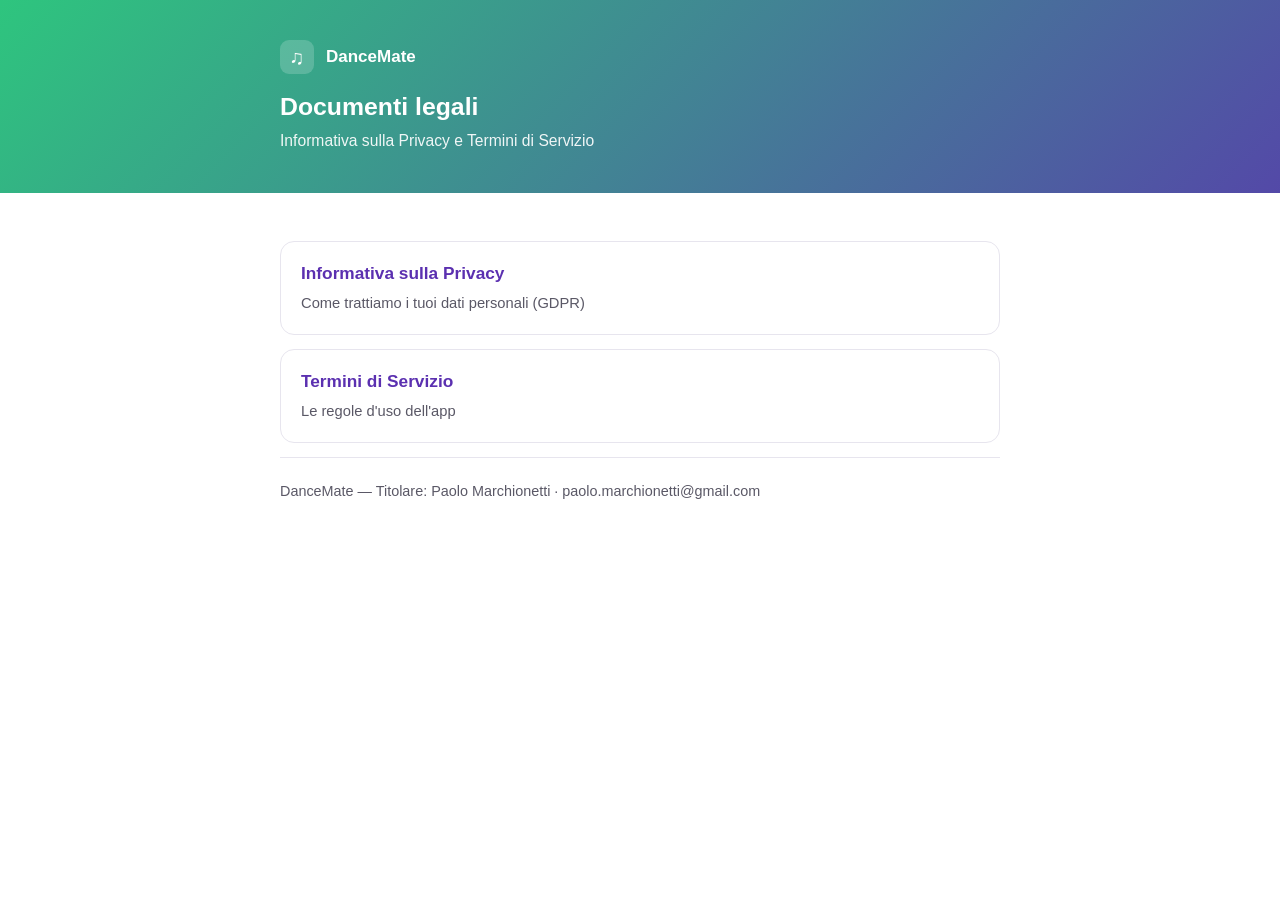
==== index.html @ 8b019518 "Create index.html" ====
<!DOCTYPE html>
<html lang="it">
<head>
<meta charset="utf-8">
<meta name="viewport" content="width=device-width, initial-scale=1">
<title>DanceMate — Documenti legali</title>
<meta name="robots" content="index,follow">
<style>
  :root{
    --ink:#1c1b22; --muted:#5a5866; --line:#e7e5ee;
    --viola:#5b30b0; --verde:#2ec57e; --bg:#ffffff; --maxw:760px;
  }
  *{box-sizing:border-box}
  body{margin:0;background:var(--bg);color:var(--ink);
    font-family:-apple-system,BlinkMacSystemFont,"Segoe UI",Roboto,Helvetica,Arial,sans-serif;
    line-height:1.62;font-size:17px;}
  .band{background:linear-gradient(135deg,var(--verde) 0%,var(--viola) 120%);color:#fff;padding:40px 20px;}
  .wrap{max-width:var(--maxw);margin:0 auto;padding:0 20px}
  .brand{display:flex;align-items:center;gap:12px;font-weight:700}
  .note{width:34px;height:34px;border-radius:9px;background:rgba(255,255,255,.18);
    display:flex;align-items:center;justify-content:center;font-size:20px}
  h1{font-size:1.55rem;margin:18px 0 6px;line-height:1.2}
  .band p{margin:0;opacity:.92;font-size:.98rem}
  main{padding:34px 0 60px}
  a.card{display:block;border:1px solid var(--line);border-radius:14px;padding:18px 20px;
    margin:14px 0;text-decoration:none;color:var(--ink)}
  a.card:hover{border-color:var(--viola)}
  a.card strong{color:var(--viola);font-size:1.08rem}
  a.card span{display:block;color:var(--muted);font-size:.92rem;margin-top:4px}
  footer{border-top:1px solid var(--line);padding:22px 0 50px;color:var(--muted);font-size:.9rem}
</style>
</head>
<body>
<header class="band">
  <div class="wrap">
    <div class="brand"><span class="note">&#9835;</span> DanceMate</div>
    <h1>Documenti legali</h1>
    <p>Informativa sulla Privacy e Termini di Servizio</p>
  </div>
</header>
<main>
  <div class="wrap">
    <a class="card" href="./privacy.html">
      <strong>Informativa sulla Privacy</strong>
      <span>Come trattiamo i tuoi dati personali (GDPR)</span>
    </a>
    <a class="card" href="./terms.html">
      <strong>Termini di Servizio</strong>
      <span>Le regole d'uso dell'app</span>
    </a>
    <footer>
      DanceMate — Titolare: Paolo Marchionetti · paolo.marchionetti@gmail.com
    </footer>
  </div>
</main>
</body>
</html>
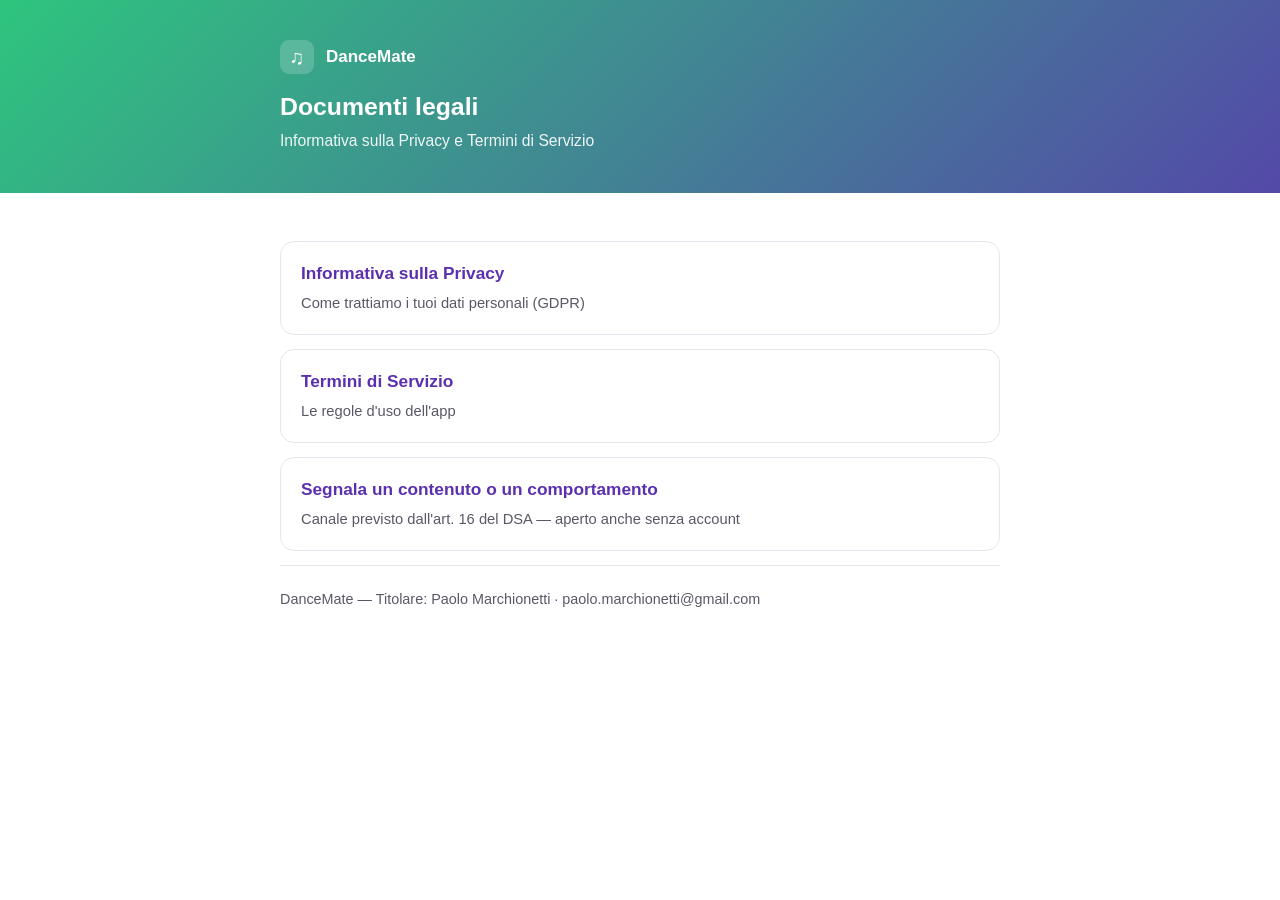
==== commit 0ff451d3: "Update index.html" ====
--- a/index.html
+++ b/index.html
@@ -48,6 +48,10 @@
       <strong>Termini di Servizio</strong>
       <span>Le regole d'uso dell'app</span>
     </a>
+    <a class="card" href="./segnala.html">
+      <strong>Segnala un contenuto o un comportamento</strong>
+      <span>Canale previsto dall'art. 16 del DSA — aperto anche senza account</span>
+    </a>
     <footer>
       DanceMate — Titolare: Paolo Marchionetti · paolo.marchionetti@gmail.com
     </footer>
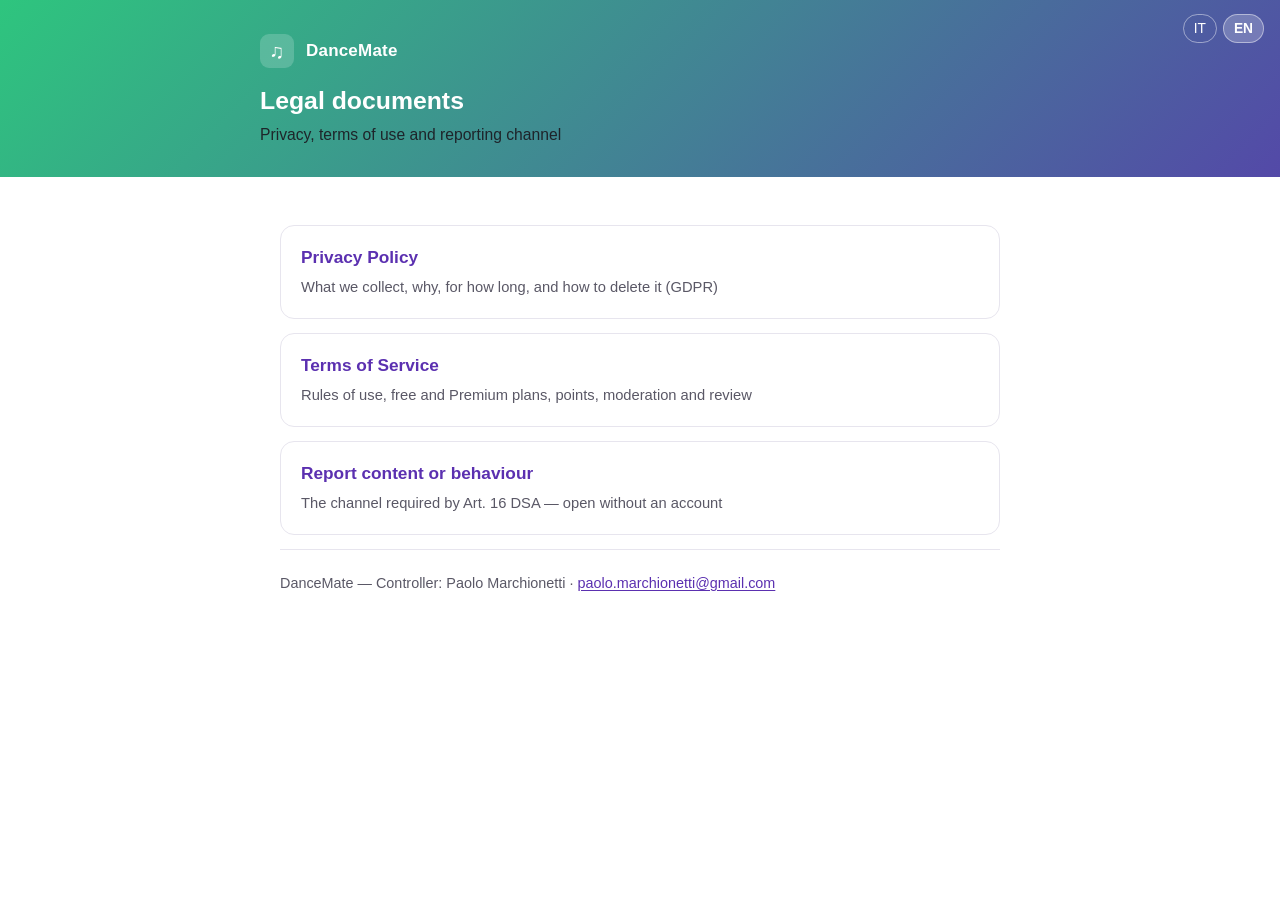
==== commit e560747e: "Add files via upload" ====
--- a/index.html
+++ b/index.html
@@ -5,55 +5,40 @@
 <meta name="viewport" content="width=device-width, initial-scale=1">
 <title>DanceMate — Documenti legali</title>
 <meta name="robots" content="index,follow">
-<style>
-  :root{
-    --ink:#1c1b22; --muted:#5a5866; --line:#e7e5ee;
-    --viola:#5b30b0; --verde:#2ec57e; --bg:#ffffff; --maxw:760px;
-  }
-  *{box-sizing:border-box}
-  body{margin:0;background:var(--bg);color:var(--ink);
-    font-family:-apple-system,BlinkMacSystemFont,"Segoe UI",Roboto,Helvetica,Arial,sans-serif;
-    line-height:1.62;font-size:17px;}
-  .band{background:linear-gradient(135deg,var(--verde) 0%,var(--viola) 120%);color:#fff;padding:40px 20px;}
-  .wrap{max-width:var(--maxw);margin:0 auto;padding:0 20px}
-  .brand{display:flex;align-items:center;gap:12px;font-weight:700}
-  .note{width:34px;height:34px;border-radius:9px;background:rgba(255,255,255,.18);
-    display:flex;align-items:center;justify-content:center;font-size:20px}
-  h1{font-size:1.55rem;margin:18px 0 6px;line-height:1.2}
-  .band p{margin:0;opacity:.92;font-size:.98rem}
-  main{padding:34px 0 60px}
-  a.card{display:block;border:1px solid var(--line);border-radius:14px;padding:18px 20px;
-    margin:14px 0;text-decoration:none;color:var(--ink)}
-  a.card:hover{border-color:var(--viola)}
-  a.card strong{color:var(--viola);font-size:1.08rem}
-  a.card span{display:block;color:var(--muted);font-size:.92rem;margin-top:4px}
-  footer{border-top:1px solid var(--line);padding:22px 0 50px;color:var(--muted);font-size:.9rem}
-</style>
+<link rel="alternate" hreflang="en" href="./index-en.html">
+<link rel="alternate" hreflang="it" href="./index.html">
+<link rel="stylesheet" href="./legal.css">
+<script src="./legal.js" defer></script>
 </head>
 <body>
 <header class="band">
+  <nav class="lang" aria-label="Lingua">
+    <a href="./index.html" data-lang="it" aria-current="true">IT</a>
+    <a href="./index-en.html" data-lang="en">EN</a>
+  </nav>
   <div class="wrap">
     <div class="brand"><span class="note">&#9835;</span> DanceMate</div>
     <h1>Documenti legali</h1>
-    <p>Informativa sulla Privacy e Termini di Servizio</p>
+    <p>Privacy, condizioni d'uso e canale di segnalazione</p>
   </div>
 </header>
 <main>
   <div class="wrap">
     <a class="card" href="./privacy.html">
       <strong>Informativa sulla Privacy</strong>
-      <span>Come trattiamo i tuoi dati personali (GDPR)</span>
+      <span>Quali dati raccogliamo, perché, per quanto tempo e come cancellarli (GDPR)</span>
     </a>
     <a class="card" href="./terms.html">
       <strong>Termini di Servizio</strong>
-      <span>Le regole d'uso dell'app</span>
+      <span>Regole d'uso, piano gratuito e Premium, punti, moderazione e riesame</span>
     </a>
     <a class="card" href="./segnala.html">
       <strong>Segnala un contenuto o un comportamento</strong>
       <span>Canale previsto dall'art. 16 del DSA — aperto anche senza account</span>
     </a>
     <footer>
-      DanceMate — Titolare: Paolo Marchionetti · paolo.marchionetti@gmail.com
+      DanceMate — Titolare: Paolo Marchionetti ·
+      <a href="mailto:paolo.marchionetti@gmail.com">paolo.marchionetti@gmail.com</a>
     </footer>
   </div>
 </main>
--- a/legal.css
+++ b/legal.css
@@ -0,0 +1,89 @@
+/* ============================================================
+   FILE: legal.css — DanceMate, pagine pubbliche
+   N13 (13/09/2026)
+
+   Prima ogni pagina si portava dentro la propria copia dello stile: quattro
+   copie da tenere allineate a mano, e infatti non lo erano più. Da qui in poi
+   il foglio è uno solo, e le pagine sono otto (quattro in italiano, quattro in
+   inglese) che pesano poche righe ciascuna.
+   ============================================================ */
+
+:root{
+  --ink:#1c1b22; --muted:#5a5866; --line:#e7e5ee;
+  --viola:#5b30b0; --viola-soft:#f2ecfb; --verde:#2ec57e; --bg:#ffffff;
+  --err:#b3261e; --maxw:760px;
+}
+
+*{box-sizing:border-box}
+html{-webkit-text-size-adjust:100%}
+body{
+  margin:0; background:var(--bg); color:var(--ink);
+  font-family:-apple-system,BlinkMacSystemFont,"Segoe UI",Roboto,Helvetica,Arial,sans-serif;
+  line-height:1.62; font-size:17px;
+}
+
+/* ── intestazione ─────────────────────────────────────────── */
+.band{
+  background:linear-gradient(135deg,var(--verde) 0%,var(--viola) 120%);
+  color:#fff; padding:34px 20px 30px; position:relative;
+}
+.wrap{max-width:var(--maxw); margin:0 auto; padding:0 20px}
+.band .wrap{padding-left:0;padding-right:0}
+.brand{display:flex; align-items:center; gap:12px; font-weight:700; letter-spacing:.2px}
+.note{width:34px;height:34px;border-radius:9px;background:rgba(255,255,255,.18);
+  display:flex;align-items:center;justify-content:center;font-size:20px}
+h1{font-size:1.55rem; margin:18px 0 6px; line-height:1.2}
+.band p{margin:0; opacity:.92; font-size:.98rem}
+
+/* ── selettore di lingua ──────────────────────────────────── */
+.lang{position:absolute; top:14px; right:16px; display:flex; gap:6px; font-size:.86rem}
+.lang a{
+  color:#fff; text-decoration:none; padding:4px 10px; border-radius:999px;
+  border:1px solid rgba(255,255,255,.45); line-height:1.4;
+}
+.lang a[aria-current="true"]{background:rgba(255,255,255,.22); font-weight:700}
+
+/* ── testo ────────────────────────────────────────────────── */
+main{padding:34px 0 60px}
+h2{font-size:1.18rem; margin:34px 0 8px; color:var(--viola); line-height:1.3}
+h3{font-size:1.02rem; margin:20px 0 4px}
+p,li{color:var(--ink)}
+.muted{color:var(--muted); font-size:.92rem}
+a{color:var(--viola); text-decoration:underline; text-underline-offset:2px}
+ul{padding-left:20px; margin:8px 0}
+ol{padding-left:22px}
+li{margin:4px 0}
+table{width:100%; border-collapse:collapse; margin:10px 0; font-size:.93rem}
+th,td{text-align:left; padding:9px 10px; border-bottom:1px solid var(--line); vertical-align:top}
+th{color:var(--muted); font-weight:600}
+td.num{white-space:nowrap}
+.box{background:var(--viola-soft); border:1px solid #e4d8f7; border-radius:12px; padding:14px 16px; margin:14px 0}
+.box strong{color:var(--viola)}
+.urgent{background:#fdf2f1; border-color:#f3c2be}
+.urgent strong{color:var(--err)}
+.toc{background:#faf9fc; border:1px solid var(--line); border-radius:12px; padding:14px 18px; margin:8px 0 0}
+.toc ol{margin:6px 0 0; padding-left:22px}
+.toc a{text-decoration:none}
+hr{border:none;border-top:1px solid var(--line);margin:30px 0}
+
+/* ── indice del sito ──────────────────────────────────────── */
+a.card{display:block;border:1px solid var(--line);border-radius:14px;padding:18px 20px;
+  margin:14px 0;text-decoration:none;color:var(--ink)}
+a.card:hover{border-color:var(--viola)}
+a.card strong{color:var(--viola);font-size:1.08rem}
+a.card span{display:block;color:var(--muted);font-size:.92rem;margin-top:4px}
+
+/* ── pulsante ─────────────────────────────────────────────── */
+.cta{display:block; text-align:center; text-decoration:none; margin:26px 0 10px;
+  padding:16px; border-radius:12px; background:var(--viola); color:#fff;
+  font-size:1.05rem; font-weight:700}
+.cta:hover{opacity:.92}
+.alt{text-align:center; color:var(--muted); font-size:.92rem; margin-top:6px}
+
+footer{border-top:1px solid var(--line); padding:22px 0 50px; color:var(--muted); font-size:.9rem}
+
+@media print{
+  .band{background:none;color:#000;padding:0 0 10px}
+  .lang,.cta{display:none}
+  body{font-size:12pt}
+}
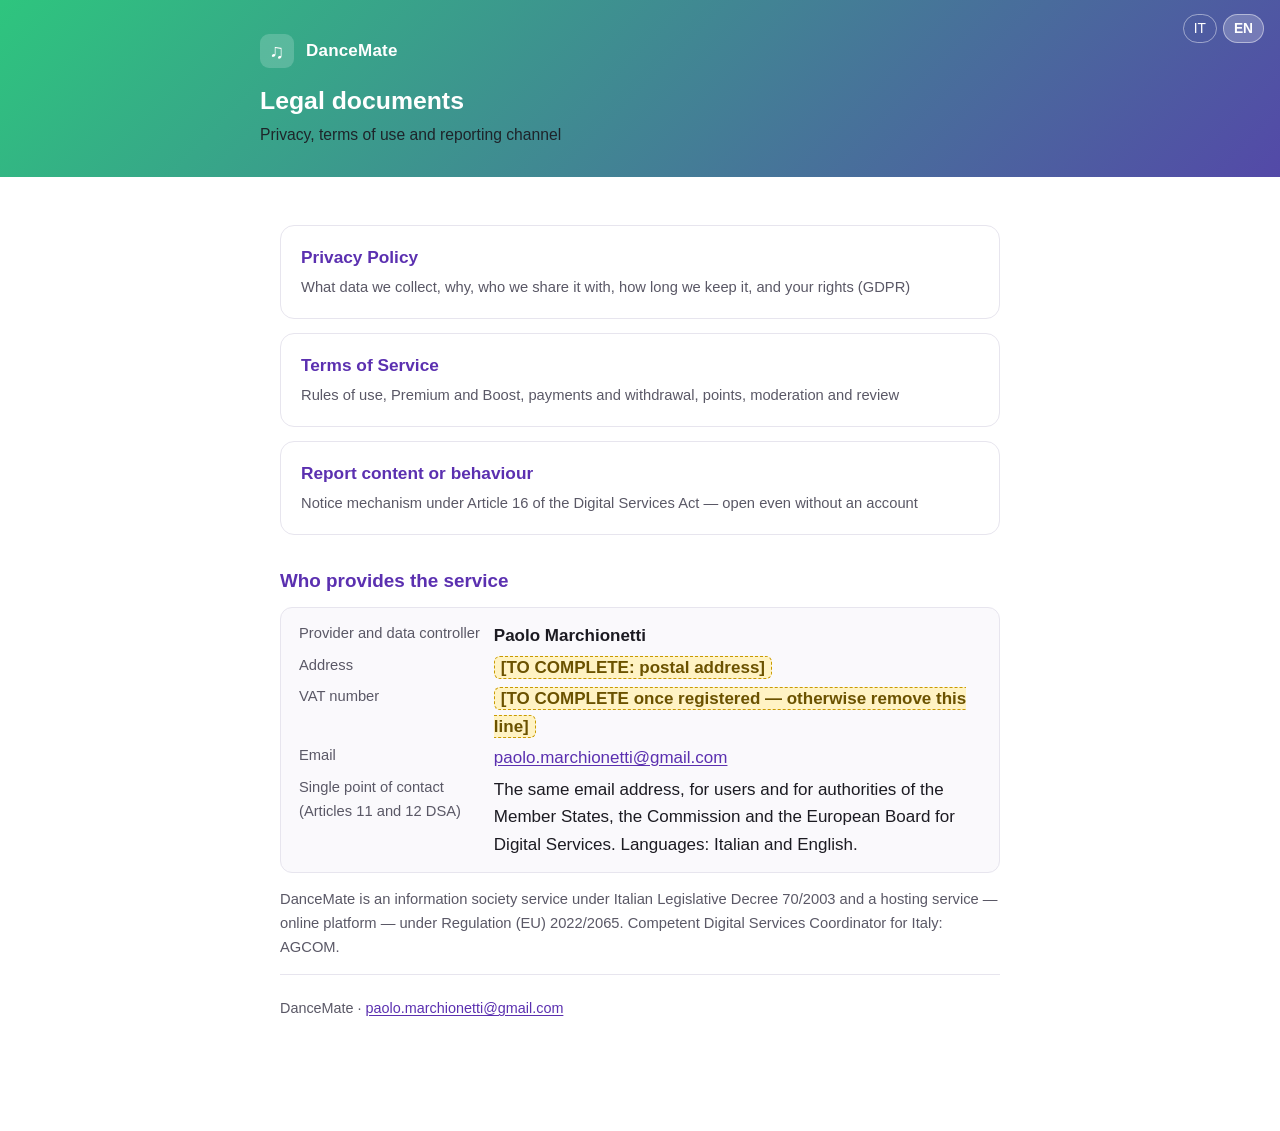
==== commit 174f3c93: "Add files via upload" ====
--- a/index.html
+++ b/index.html
@@ -3,7 +3,7 @@
 <head>
 <meta charset="utf-8">
 <meta name="viewport" content="width=device-width, initial-scale=1">
-<title>DanceMate — Documenti legali</title>
+<title>Documenti legali — DanceMate</title>
 <meta name="robots" content="index,follow">
 <link rel="alternate" hreflang="en" href="./index-en.html">
 <link rel="alternate" hreflang="it" href="./index.html">
@@ -26,19 +26,40 @@
   <div class="wrap">
     <a class="card" href="./privacy.html">
       <strong>Informativa sulla Privacy</strong>
-      <span>Quali dati raccogliamo, perché, per quanto tempo e come cancellarli (GDPR)</span>
+      <span>Quali dati raccogliamo, perché, con chi li condividiamo, per quanto tempo, e i tuoi diritti (GDPR)</span>
     </a>
     <a class="card" href="./terms.html">
       <strong>Termini di Servizio</strong>
-      <span>Regole d'uso, piano gratuito e Premium, punti, moderazione e riesame</span>
+      <span>Regole d'uso, Premium e Boost, pagamenti e recesso, punti, moderazione e riesame</span>
     </a>
     <a class="card" href="./segnala.html">
       <strong>Segnala un contenuto o un comportamento</strong>
-      <span>Canale previsto dall'art. 16 del DSA — aperto anche senza account</span>
+      <span>Meccanismo previsto dall'art. 16 del Digital Services Act — aperto anche senza account</span>
     </a>
+
+    <h2>Chi fornisce il servizio</h2>
+    <div class="legal-id">
+      <dl>
+        <dt>Fornitore e titolare del trattamento</dt>
+        <dd><strong>Paolo Marchionetti</strong></dd>
+        <dt>Indirizzo</dt>
+        <dd><span class="todo">[DA COMPLETARE: indirizzo postale]</span></dd>
+        <dt>Partita IVA</dt>
+        <dd><span class="todo">[DA COMPLETARE quando aperta — altrimenti togliere la riga]</span></dd>
+        <dt>Email</dt>
+        <dd><a href="mailto:paolo.marchionetti@gmail.com">paolo.marchionetti@gmail.com</a></dd>
+        <dt>Punto di contatto unico<br>(artt. 11 e 12 DSA)</dt>
+        <dd>Lo stesso indirizzo email, per gli utenti e per le autorità degli Stati membri,
+            della Commissione e del Comitato europeo per i servizi digitali.
+            Lingue: italiano e inglese.</dd>
+      </dl>
+    </div>
+    <p class="muted">DanceMate è un servizio della società dell'informazione ai sensi del
+    D.Lgs. 70/2003 e un servizio di hosting — piattaforma online — ai sensi del Reg. (UE)
+    2022/2065. Coordinatore dei servizi digitali competente per l'Italia: AGCOM.</p>
+
     <footer>
-      DanceMate — Titolare: Paolo Marchionetti ·
-      <a href="mailto:paolo.marchionetti@gmail.com">paolo.marchionetti@gmail.com</a>
+      DanceMate · <a href="mailto:paolo.marchionetti@gmail.com">paolo.marchionetti@gmail.com</a>
     </footer>
   </div>
 </main>
--- a/legal.css
+++ b/legal.css
@@ -6,6 +6,10 @@
    copie da tenere allineate a mano, e infatti non lo erano più. Da qui in poi
    il foglio è uno solo, e le pagine sono otto (quattro in italiano, quattro in
    inglese) che pesano poche righe ciascuna.
+
+   REVISIONE 3.0 (21/09/2026): aggiunti .todo (campi da completare prima della
+   pubblicazione, ben visibili apposta), .legal-id (blocco dati del fornitore) e
+   .ref (riferimenti normativi in piccolo sotto i paragrafi).
    ============================================================ */
 
 :root{
@@ -82,6 +86,19 @@
 
 footer{border-top:1px solid var(--line); padding:22px 0 50px; color:var(--muted); font-size:.9rem}
 
+/* ── revisione 3.0 ────────────────────────────────────────── */
+/* Un campo da completare deve saltare all'occhio: se una pagina viene pubblicata
+   con un .todo dentro, lo si vede a colpo d'occhio anche dal telefono. */
+.todo{background:#fff3c4; border:1px dashed #c99a00; border-radius:6px;
+  padding:1px 6px; font-weight:600; color:#6b5200}
+.legal-id{border:1px solid var(--line); border-radius:12px; padding:14px 18px; margin:14px 0;
+  background:#faf9fc}
+.legal-id dl{margin:0; display:grid; grid-template-columns:max-content 1fr; gap:4px 14px}
+.legal-id dt{color:var(--muted); font-size:.92rem}
+.legal-id dd{margin:0}
+.ref{color:var(--muted); font-size:.84rem; margin-top:-2px}
+@media (max-width:520px){ .legal-id dl{grid-template-columns:1fr} .legal-id dd{margin-bottom:6px} }
+
 @media print{
   .band{background:none;color:#000;padding:0 0 10px}
   .lang,.cta{display:none}
